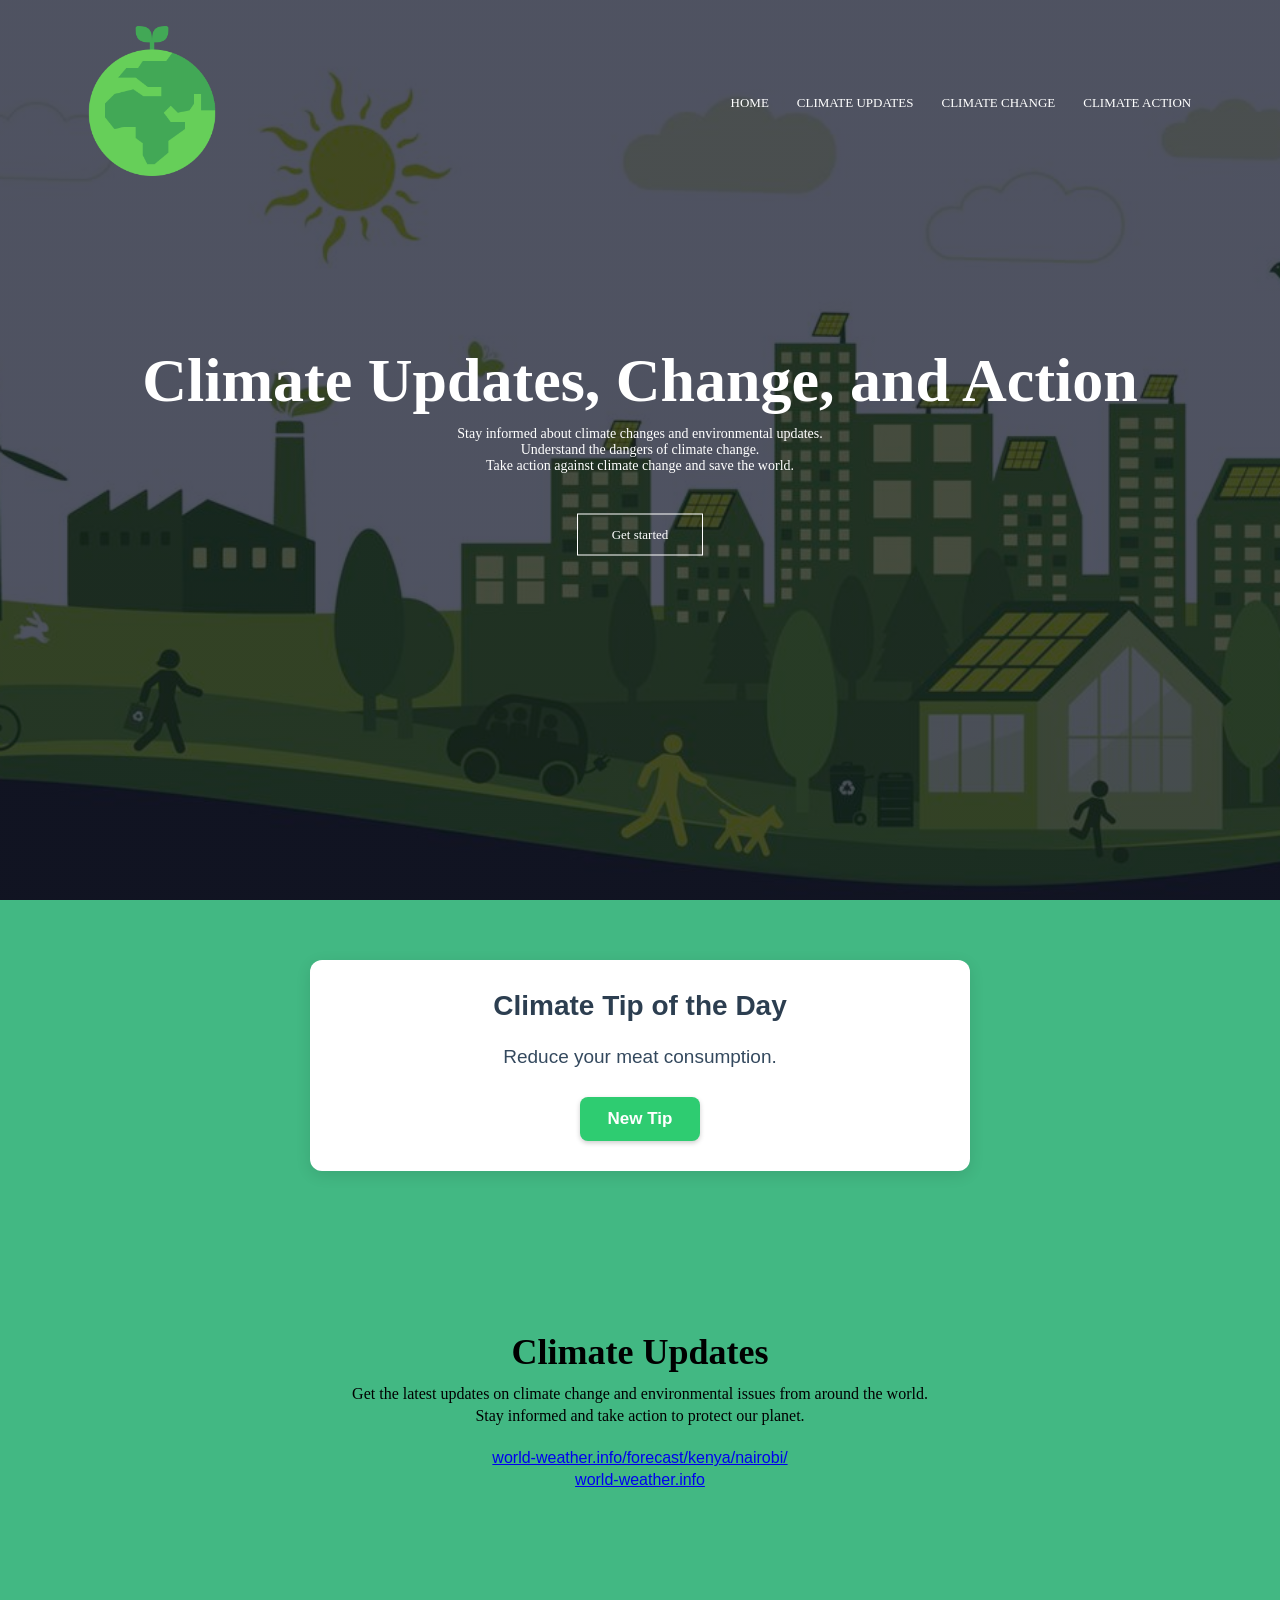
==== index.html @ 2bdfa2a8 "First" ====
<!DOCTYPE html>
<html lang="en">
<head>
    <meta charset="UTF-8">
    <meta name="viewport" content="width=device-width, initial-scale=1.0">
    <title>Climate Updates, Change, and Action</title>
    <link rel="stylesheet" href="style.css">
</head>
<body>
    <section class="header">
        <nav>
            <a href="climate.html"><img src="images/earth.png" ></a>
            <div class="nav-links" >
                <ul>
                    <li><a href="climate.html">HOME</a></li>
                    <li><a href="updates.html">CLIMATE UPDATES</a></li>
                    <li><a href="change.html">CLIMATE CHANGE</a></li>
                    <li><a href="action.html">CLIMATE ACTION</a></li>
                </ul>
            </div>
        </nav>
    <div class="text-box">
        <h1>Climate Updates, Change, and Action</h1>
        <p>Stay informed about climate changes and environmental updates.<br>Understand the dangers of climate change.<br>Take action against climate change and save the world.</p>
        <a href="change.html" class="hero-btn">Get started</a>

    </div>
    </section>
    
    <section class="widget">
        <h2>Climate Tip of the Day</h2>
        <div class="widget-content">
            <p id="tip-of-the-day">Reduce, Reuse, Recycle.</p>
            <button id="new-tip-btn" class="hero-btn">New Tip</button>
        </div>
    </section>

    <!----updates section---->
    <section class="updates">
        <h1>Climate Updates</h1>
        <p>Get the latest updates on climate change and environmental issues from around the world.<br>Stay informed and take action to protect our planet.</p>
       
        <div id="5d42fd23aa5ccab0e9a32becb4ebbfff" class="ww-informers-box-854753"><p class="ww-informers-box-854754"><a href="https://world-weather.info/forecast/kenya/nairobi/">world-weather.info/forecast/kenya/nairobi/</a><br><a href="https://world-weather.info/">world-weather.info</a></p></div><script async type="text/javascript" charset="utf-8" src="https://world-weather.info/wwinformer.php?userid=5d42fd23aa5ccab0e9a32becb4ebbfff"></script><style>.ww-informers-box-854754{-webkit-animation-name:ww-informers54;animation-name:ww-informers54;-webkit-animation-duration:1.5s;animation-duration:1.5s;white-space:nowrap;overflow:hidden;-o-text-overflow:ellipsis;text-overflow:ellipsis;font-size:12px;font-family:Arial;line-height:18px;text-align:center}@-webkit-keyframes ww-informers54{0%,80%{opacity:0}100%{opacity:1}}@keyframes ww-informers54{0%,80%{opacity:0}100%{opacity:1}}</style>        

    </section>

    <section class="calculator">

        
<!-- Elfsight Calculator | carbon footprint -->
<script src="https://elfsightcdn.com/platform.js" async></script>
<div class="elfsight-app-51118818-0755-4a72-805d-1377f120e856" data-elfsight-app-lazy></div>
    
    </section> 

    
    <script src="widget.js"></script>
</body> 
</html>
---- style.css ----
*{
    margin: 0;
    padding: 0;
}

body {
  background-color: rgb(66, 184, 131);
}   
.header {
    min-height: 100vh;
    width: 100%;
    background-image: linear-gradient(rgba(4,9,30,0.7),rgba(4,9,30,0.7)),url(images/tip.jpg);
    background-position: center;
    background-size: cover;
    position: relative
    
}
nav{
    display: flex;
    padding: 2% 6%;
    justify-content: space-between;
    align-items: center;
}
nav img{
    width: 150px;
}
.nav-links{
    flex: 1;
    text-align: right;
}
.nav-links ul li{
    list-style: none;
    display: inline-block;
    padding: 8px 12px;
    position: relative;
}
.nav-links ul li a{
    color: #fff;
    text-decoration: none;
    font-size: 13px;
}
.nav-links ul li::after{
    content: '';
    width: 0%;
    height: 2px;
    background: #035843;
    display: block;
    margin: auto;
    transition: 0.5s;
}
.nav-links ul li:hover::after{
    width: 100%;
}
.text-box{
    width: 90%;
    color: #fff;
    position: absolute;
    top: 50%;
    left: 50%;
    transform: translate(-50%,-50%);
    text-align: center;
}
.text-box h1{
    font-size: 62px;
}
.text-box p{
    margin: 10px 0 40px;
    font-size: 14px;
    color: #fff;
}
.hero-btn{
    display: inline-block;
    text-decoration: none;
    color: #fff;
    border: 1px solid #fff;
    padding: 12px 34px;
    font-size: 13px;
    background: transparent;
    position: relative;
    cursor: pointer;
}
.hero-btn:hover{
    border: 1px solid #035843;
    background: #035843;
    transition: 1s;
}


.updates {
    width: 80%;
    margin: auto;
    text-align: center ;
    padding-top: 100px;
}
.updates h1 {
    font-size: 36px;
    font-weight: 600;  
}
.updates p {
    font-size: 16px;
    
    line-height: 22px;
    padding: 10px;
}

/* Climate Tip Widget - Rewritten CSS */

/* Define CSS Variables for colors */
:root {
    --widget-bg-color: #ffffff;
    --widget-border-color: #e0e0e0;
    --widget-title-color: #2c3e50;
    --widget-text-color: #34495e;
    --button-bg-color: #2ecc71; /* Green shade */
    --button-hover-bg-color: #27ae60; /* Darker green */
    --button-text-color: #ffffff;
    --shadow-color: rgba(0, 0, 0, 0.1);
}

.widget {
    max-width: 600px;
    margin: 60px auto;
    padding: 30px;
    background-color: var(--widget-bg-color);
    border-radius: 12px;
    box-shadow: 0 4px 15px var(--shadow-color);
    text-align: center;
    font-family: 'DM Sans', sans-serif;
    color: var(--widget-text-color);
}

.widget h2 {
    font-size: 28px;
    color: var(--widget-title-color);
    margin-bottom: 20px;
    font-weight: 700;
}

.widget-content {
    display: flex;
    flex-direction: column;
    align-items: center;
    gap: 25px;
}

.widget-content p {
    font-size: 19px;
    line-height: 1.6;
    margin-bottom: 0; /* Reset margin as gap handles spacing */
    padding: 0 15px; /* Add some horizontal padding for smaller screens */
}

#new-tip-btn {
    background-color: var(--button-bg-color);
    color: var(--button-text-color);
    border: none;
    padding: 12px 28px;
    border-radius: 8px;
    cursor: pointer;
    font-size: 17px;
    font-weight: 600;
    transition: background-color 0.3s ease, transform 0.2s ease;
    box-shadow: 0 2px 5px rgba(0,0,0,0.2);
}

#new-tip-btn:hover {
    background-color: var(--button-hover-bg-color);
    transform: translateY(-2px);
}

/* Responsive adjustments */
@media (max-width: 768px) {
    .widget {
        margin: 40px 20px;
        padding: 25px;
    }

    .widget h2 {
        font-size: 24px;
    }

    .widget-content p {
        font-size: 17px;
    }

    #new-tip-btn {
        padding: 10px 20px;
        font-size: 15px;
    }
}

@media (max-width: 480px) {
    .widget {
        margin: 30px 15px;
        padding: 20px;
    }

    .widget h2 {
        font-size: 20px;
    }

    .widget-content p {
        font-size: 16px;
    }
}

.calculator {
    width: 80%;
    margin: auto;
    text-align: center ;
    padding-top: 100px;
}

.calculator h2 {
    font-size: 36px;
    font-weight: 600;  
}
.calculator p {
    font-size: 16px;
    
    line-height: 22px;
    padding: 10px;
}
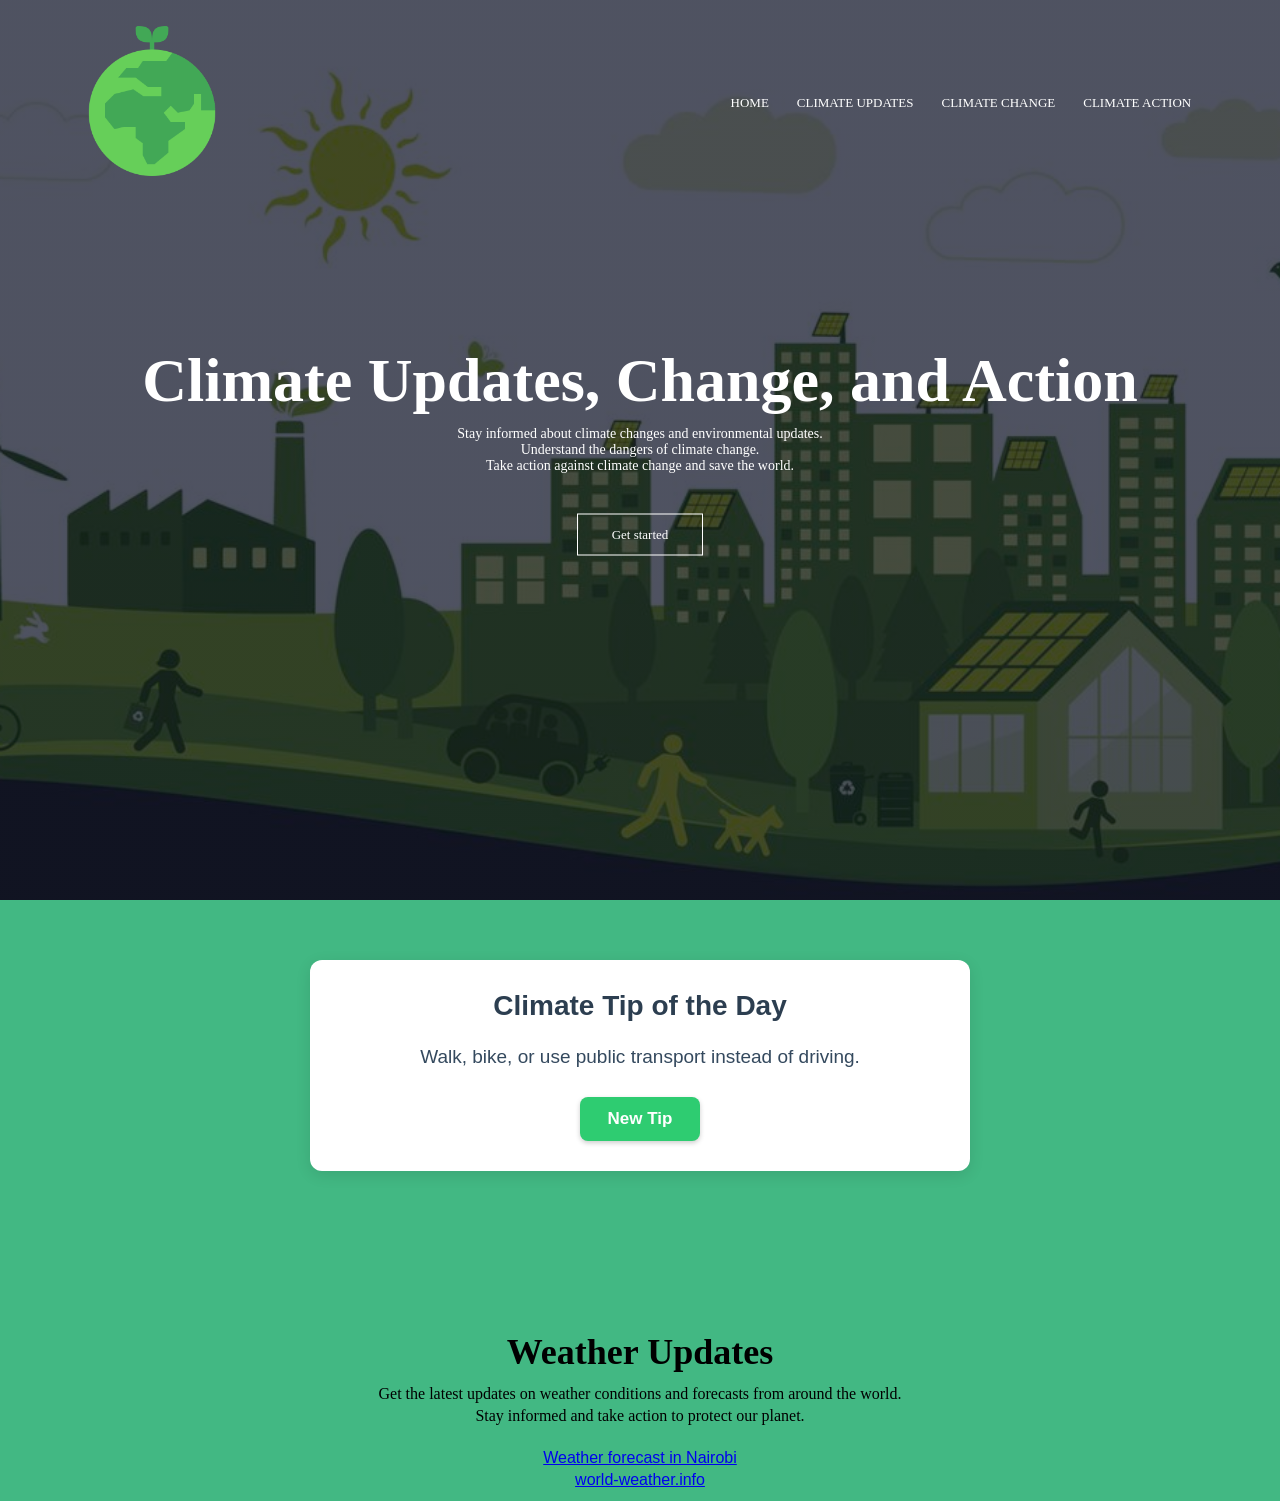
==== commit 248b8445: "widget update" ====
--- a/index.html
+++ b/index.html
@@ -37,11 +37,10 @@
 
     <!----updates section---->
     <section class="updates">
-        <h1>Climate Updates</h1>
-        <p>Get the latest updates on climate change and environmental issues from around the world.<br>Stay informed and take action to protect our planet.</p>
+        <h1>Weather Updates</h1>
+        <p>Get the latest updates on weather conditions and forecasts from around the world.<br>Stay informed and take action to protect our planet.</p>
        
-        <div id="5d42fd23aa5ccab0e9a32becb4ebbfff" class="ww-informers-box-854753"><p class="ww-informers-box-854754"><a href="https://world-weather.info/forecast/kenya/nairobi/">world-weather.info/forecast/kenya/nairobi/</a><br><a href="https://world-weather.info/">world-weather.info</a></p></div><script async type="text/javascript" charset="utf-8" src="https://world-weather.info/wwinformer.php?userid=5d42fd23aa5ccab0e9a32becb4ebbfff"></script><style>.ww-informers-box-854754{-webkit-animation-name:ww-informers54;animation-name:ww-informers54;-webkit-animation-duration:1.5s;animation-duration:1.5s;white-space:nowrap;overflow:hidden;-o-text-overflow:ellipsis;text-overflow:ellipsis;font-size:12px;font-family:Arial;line-height:18px;text-align:center}@-webkit-keyframes ww-informers54{0%,80%{opacity:0}100%{opacity:1}}@keyframes ww-informers54{0%,80%{opacity:0}100%{opacity:1}}</style>        
-
+        <div id="5088c51c06aaf75314bf70fa246233df" class="ww-informers-box-854753"><p class="ww-informers-box-854754"><a href="https://world-weather.info/forecast/kenya/nairobi/">Weather forecast in Nairobi</a><br><a href="https://world-weather.info/">world-weather.info</a></p></div><script async type="text/javascript" charset="utf-8" src="https://world-weather.info/wwinformer.php?userid=5088c51c06aaf75314bf70fa246233df"></script><style>.ww-informers-box-854754{-webkit-animation-name:ww-informers54;animation-name:ww-informers54;-webkit-animation-duration:1.5s;animation-duration:1.5s;white-space:nowrap;overflow:hidden;-o-text-overflow:ellipsis;text-overflow:ellipsis;font-size:12px;font-family:Arial;line-height:18px;text-align:center}@-webkit-keyframes ww-informers54{0%,80%{opacity:0}100%{opacity:1}}@keyframes ww-informers54{0%,80%{opacity:0}100%{opacity:1}}</style>
     </section>
 
     <section class="calculator">
--- a/style.css
+++ b/style.css
@@ -204,20 +204,3 @@
     }
 }
 
-.calculator {
-    width: 80%;
-    margin: auto;
-    text-align: center ;
-    padding-top: 100px;
-}
-
-.calculator h2 {
-    font-size: 36px;
-    font-weight: 600;  
-}
-.calculator p {
-    font-size: 16px;
-    
-    line-height: 22px;
-    padding: 10px;
-}
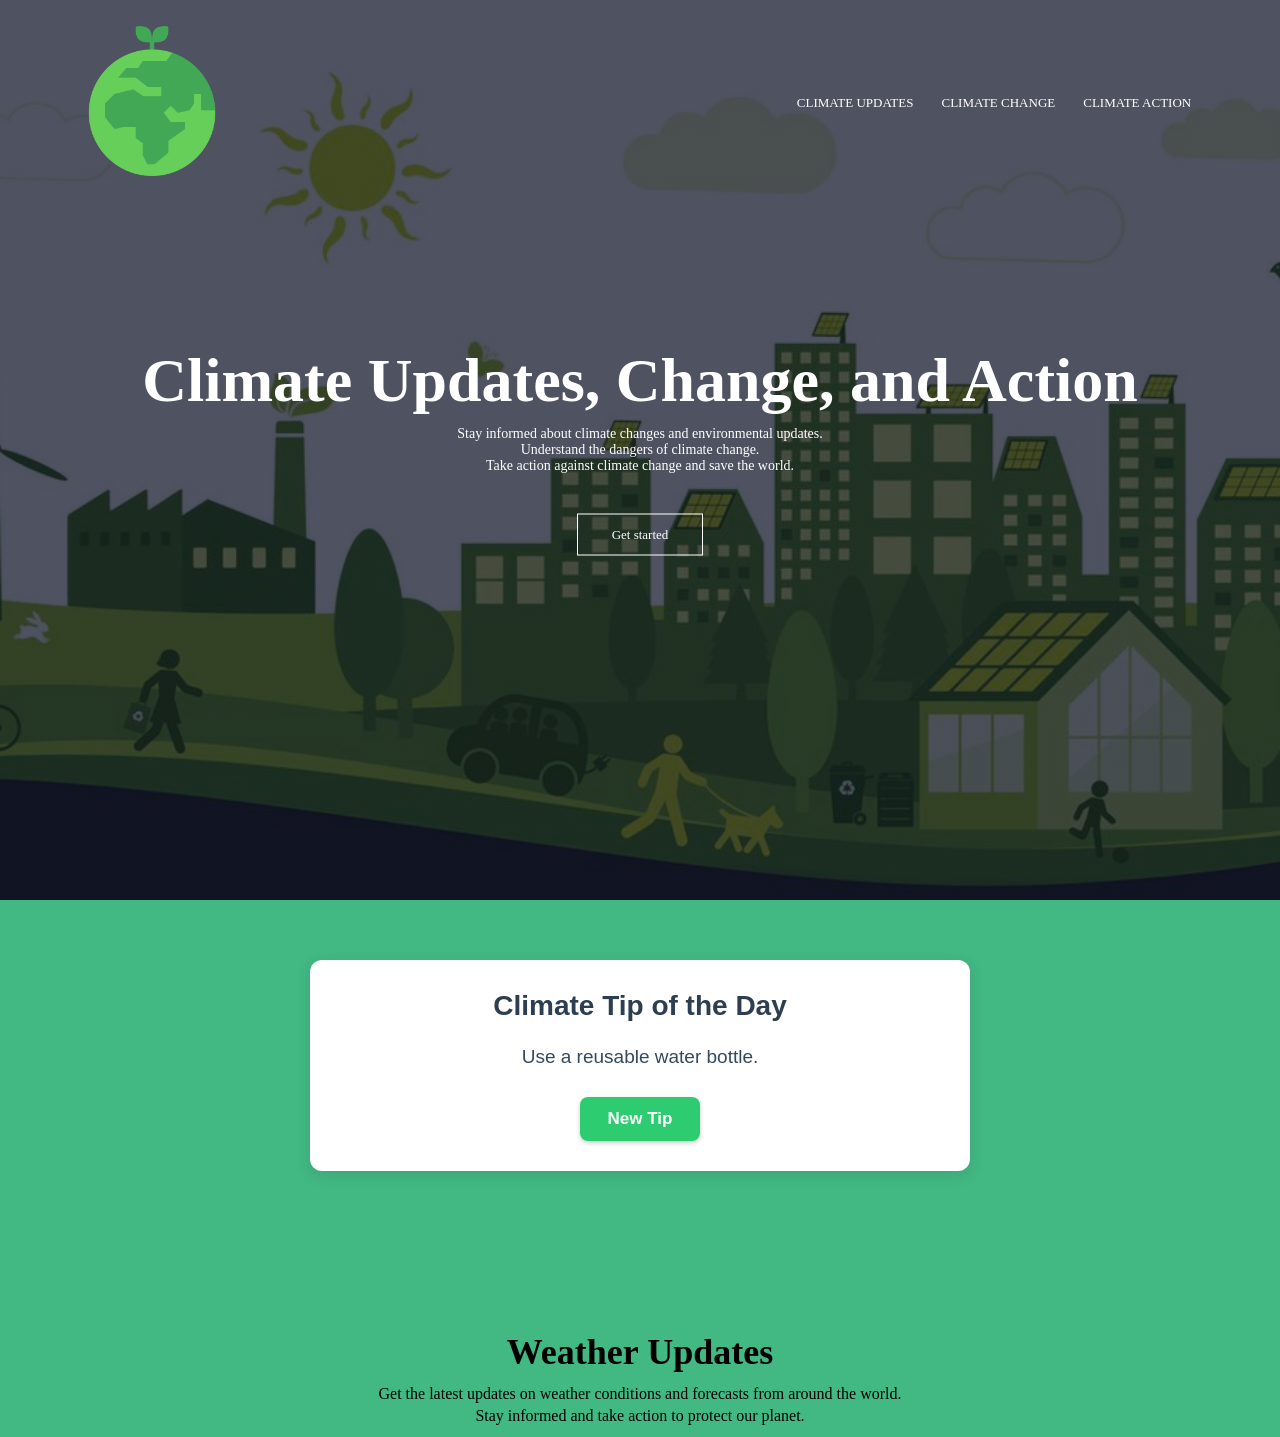
==== commit 35bb15b9: "final widget update" ====
--- a/index.html
+++ b/index.html
@@ -12,7 +12,6 @@
             <a href="climate.html"><img src="images/earth.png" ></a>
             <div class="nav-links" >
                 <ul>
-                    <li><a href="climate.html">HOME</a></li>
                     <li><a href="updates.html">CLIMATE UPDATES</a></li>
                     <li><a href="change.html">CLIMATE CHANGE</a></li>
                     <li><a href="action.html">CLIMATE ACTION</a></li>
@@ -40,7 +39,9 @@
         <h1>Weather Updates</h1>
         <p>Get the latest updates on weather conditions and forecasts from around the world.<br>Stay informed and take action to protect our planet.</p>
        
-        <div id="5088c51c06aaf75314bf70fa246233df" class="ww-informers-box-854753"><p class="ww-informers-box-854754"><a href="https://world-weather.info/forecast/kenya/nairobi/">Weather forecast in Nairobi</a><br><a href="https://world-weather.info/">world-weather.info</a></p></div><script async type="text/javascript" charset="utf-8" src="https://world-weather.info/wwinformer.php?userid=5088c51c06aaf75314bf70fa246233df"></script><style>.ww-informers-box-854754{-webkit-animation-name:ww-informers54;animation-name:ww-informers54;-webkit-animation-duration:1.5s;animation-duration:1.5s;white-space:nowrap;overflow:hidden;-o-text-overflow:ellipsis;text-overflow:ellipsis;font-size:12px;font-family:Arial;line-height:18px;text-align:center}@-webkit-keyframes ww-informers54{0%,80%{opacity:0}100%{opacity:1}}@keyframes ww-informers54{0%,80%{opacity:0}100%{opacity:1}}</style>
+        <!-- Elfsight Weather | Untitled Weather -->
+<script src="https://elfsightcdn.com/platform.js" async></script>
+<div class="elfsight-app-2b7ace80-3ef8-410c-b0f8-b5d04ba0cdf7" data-elfsight-app-lazy></div>
     </section>
 
     <section class="calculator">
